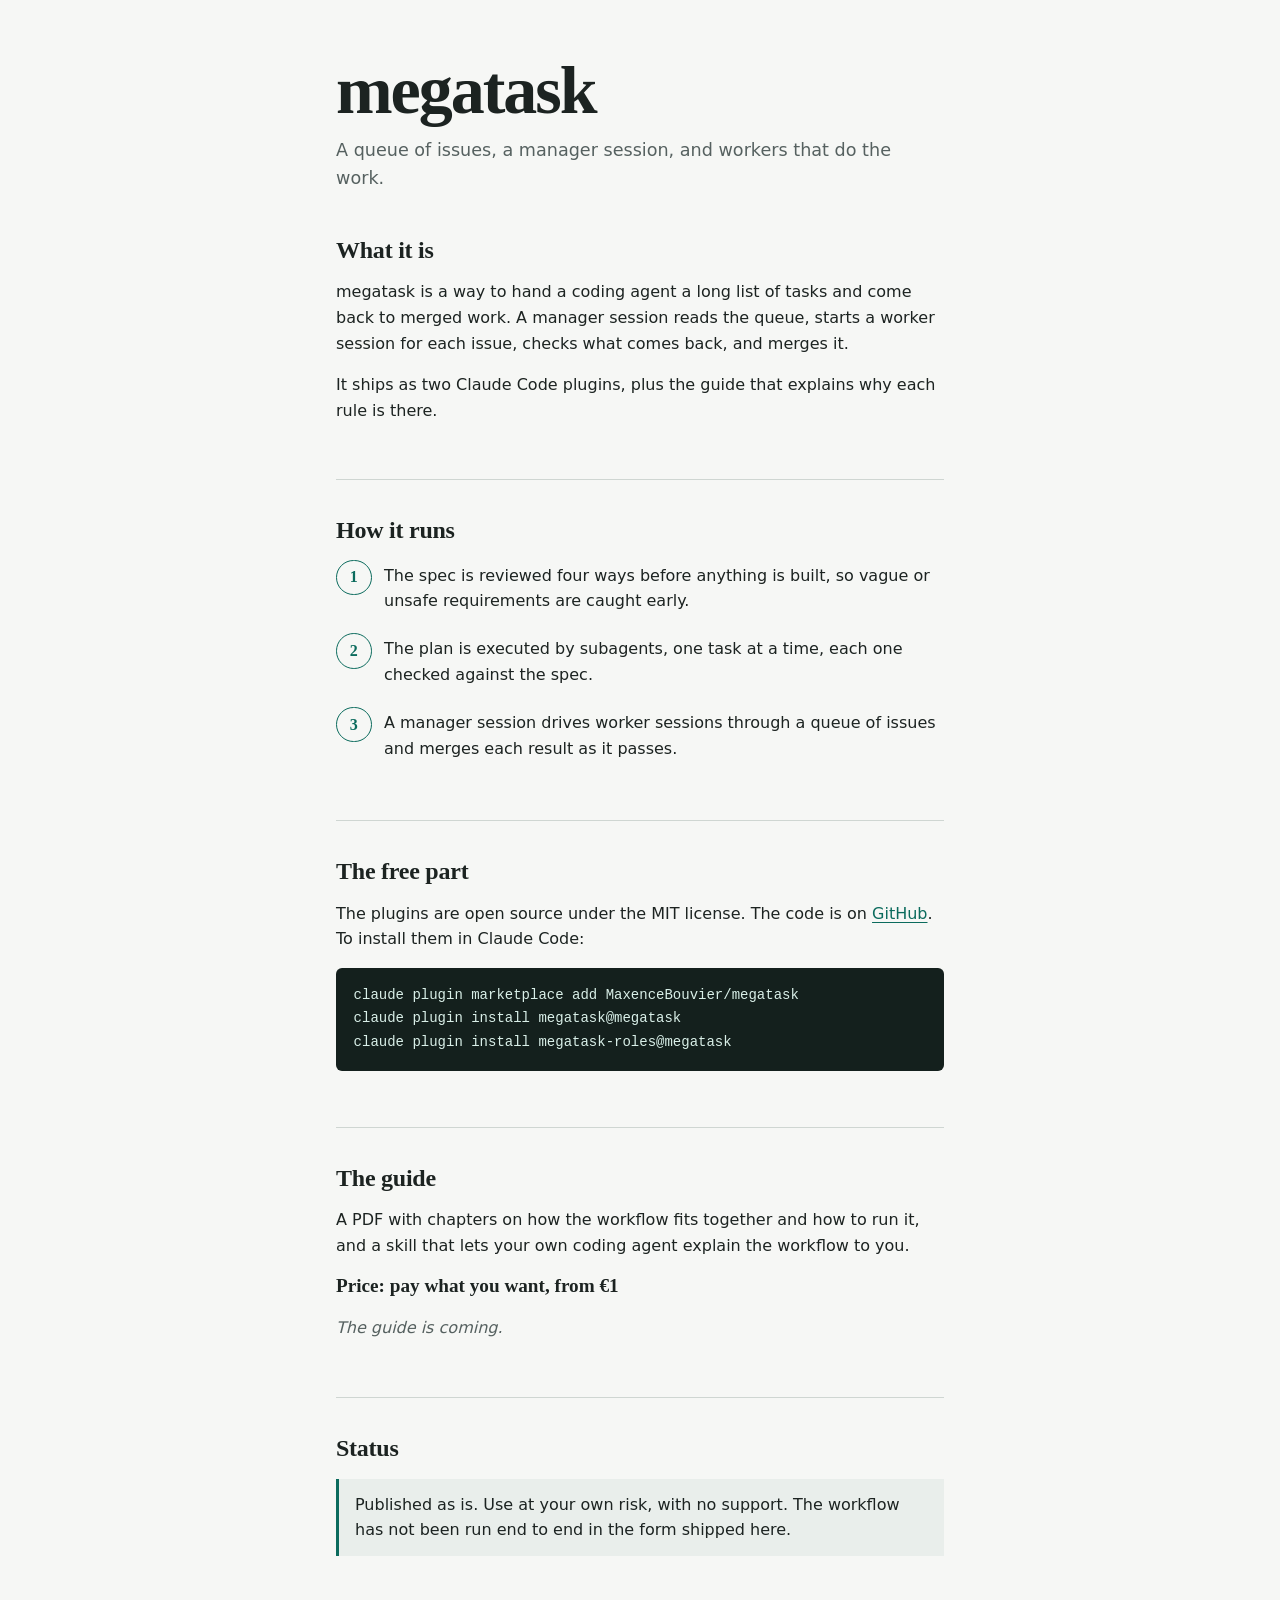
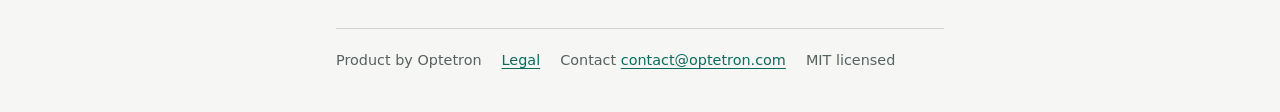
==== docs/index.html @ 1646165f "megatask: spec-driven workflow skills for Claude Code Co-Authored-By: Claude Sonnet 5.5 <noreply@ant" ====
<!doctype html>
<html lang="en">
<head>
<meta charset="utf-8">
<meta name="viewport" content="width=device-width, initial-scale=1">
<meta name="color-scheme" content="light dark">
<title>megatask</title>
<meta name="description" content="megatask is a workflow for running a long queue of coding tasks with agent sessions, and a set of Claude Code plugins that implement it.">
<link rel="stylesheet" href="style.css">
</head>
<body>
<header class="masthead">
<h1>megatask</h1>
<p>A queue of issues, a manager session, and workers that do the work.</p>
</header>
<main>
<section id="what">
<h2>What it is</h2>
<p>megatask is a way to hand a coding agent a long list of tasks and come back to merged work. A manager session reads the queue, starts a worker session for each issue, checks what comes back, and merges it.</p>
<p>It ships as two Claude Code plugins, plus the guide that explains why each rule is there.</p>
</section>
<section id="how">
<h2>How it runs</h2>
<ol class="steps">
<li>The spec is reviewed four ways before anything is built, so vague or unsafe requirements are caught early.</li>
<li>The plan is executed by subagents, one task at a time, each one checked against the spec.</li>
<li>A manager session drives worker sessions through a queue of issues and merges each result as it passes.</li>
</ol>
</section>
<section id="free">
<h2>The free part</h2>
<p>The plugins are open source under the MIT license. The code is on <a href="https://github.com/MaxenceBouvier/megatask">GitHub</a>. To install them in Claude Code:</p>
<pre><code>claude plugin marketplace add MaxenceBouvier/megatask
claude plugin install megatask@megatask
claude plugin install megatask-roles@megatask</code></pre>
</section>
<section id="guide" data-state="before-payment">
<h2>The guide</h2>
<p>A PDF with chapters on how the workflow fits together and how to run it, and a skill that lets your own coding agent explain the workflow to you.</p>
<p class="price">Price: pay what you want, from €1</p>
<p class="soon">The guide is coming.</p>
</section>
<section id="status">
<h2>Status</h2>
<p class="note">Published as is. Use at your own risk, with no support. The workflow has not been run end to end in the form shipped here.</p>
</section>
</main>
<footer id="footer">
<p><span>Product by Optetron</span> <a href="legal.html">Legal</a> <span>Contact <a href="mailto:contact@optetron.com">contact@optetron.com</a></span> <span>MIT licensed</span></p>
</footer>
</body>
</html>
---- docs/style.css ----
:root {
  --bg: #f6f7f5;
  --fg: #1c2321;
  --muted: #566160;
  --rule: #cfd6d2;
  --accent: #0b6b5d;
  --code-bg: #14201d;
  --code-fg: #d9efe8;
  --soft: #e9eeeb;
  --serif: ui-serif, "Iowan Old Style", "Palatino Linotype", Palatino, Georgia, serif;
  --sans: system-ui, -apple-system, "Segoe UI", Roboto, "Helvetica Neue", Arial, sans-serif;
  --mono: ui-monospace, SFMono-Regular, Menlo, Consolas, monospace;
}
@media (prefers-color-scheme: dark) {
  :root {
    --bg: #111715;
    --fg: #e4eae7;
    --muted: #9aa8a3;
    --rule: #2d3a36;
    --accent: #5fd0b8;
    --code-bg: #0a0f0e;
    --code-fg: #cfeee5;
    --soft: #1a2320;
  }
}
* { box-sizing: border-box; }
html { -webkit-text-size-adjust: 100%; }
body {
  margin: 0;
  background: var(--bg);
  color: var(--fg);
  font: 1rem/1.6 var(--sans);
}
main, footer, .masthead {
  max-width: 40rem;
  margin: 0 auto;
  padding-left: 16px;
  padding-right: 16px;
}
.masthead { padding-top: 3.5rem; padding-bottom: 0.5rem; }
.masthead h1 {
  font: 700 clamp(2.6rem, 11vw, 4.25rem)/1 var(--serif);
  letter-spacing: -0.03em;
  margin: 0 0 0.75rem;
}
.masthead p { margin: 0; color: var(--muted); font-size: 1.1rem; }
section { padding: 2.25rem 0 0.5rem; }
section + section { border-top: 1px solid var(--rule); margin-top: 2rem; }
h2 { font: 700 1.5rem/1.2 var(--serif); letter-spacing: -0.01em; margin: 0 0 0.9rem; }
p { margin: 0 0 1rem; }
a { color: var(--accent); text-underline-offset: 0.2em; }
a:focus-visible { outline: 3px solid var(--accent); outline-offset: 3px; border-radius: 2px; }
ol.steps { list-style: none; margin: 0; padding: 0; counter-reset: step; }
ol.steps li {
  counter-increment: step;
  position: relative;
  padding: 0.2rem 0 0.2rem 3rem;
  margin-bottom: 1rem;
}
ol.steps li::before {
  content: counter(step);
  position: absolute;
  left: 0;
  top: 0;
  width: 2.1rem;
  height: 2.1rem;
  display: grid;
  place-items: center;
  border: 1.5px solid var(--accent);
  border-radius: 50%;
  color: var(--accent);
  font: 700 1rem/1 var(--serif);
}
pre {
  max-width: 100%;
  overflow-wrap: normal;
  background: var(--code-bg);
  color: var(--code-fg);
  font: 0.875rem/1.7 var(--mono);
  padding: 1rem 1.1rem;
  margin: 1rem 0;
  border-radius: 6px;
  overflow-x: auto;
}
pre code { font: inherit; }
.note {
  background: var(--soft);
  border-left: 3px solid var(--accent);
  padding: 0.8rem 1rem;
  margin: 1rem 0;
}
.price { font: 700 1.2rem/1.3 var(--serif); }
section[data-state="before-payment"] .soon { color: var(--muted); font-style: italic; }
footer {
  margin-top: 3rem;
  padding-bottom: 2.5rem;
  color: var(--muted);
  font-size: 0.9rem;
}
footer p { margin: 0; padding-top: 1.25rem; border-top: 1px solid var(--rule); display: flex; flex-wrap: wrap; gap: 0.25rem 1.25rem; }
dl.facts { margin: 0 0 1rem; }
dl.facts dt { font-weight: 700; margin-top: 0.6rem; }
dl.facts dd { margin: 0; }
.back { display: inline-block; margin-top: 1rem; }
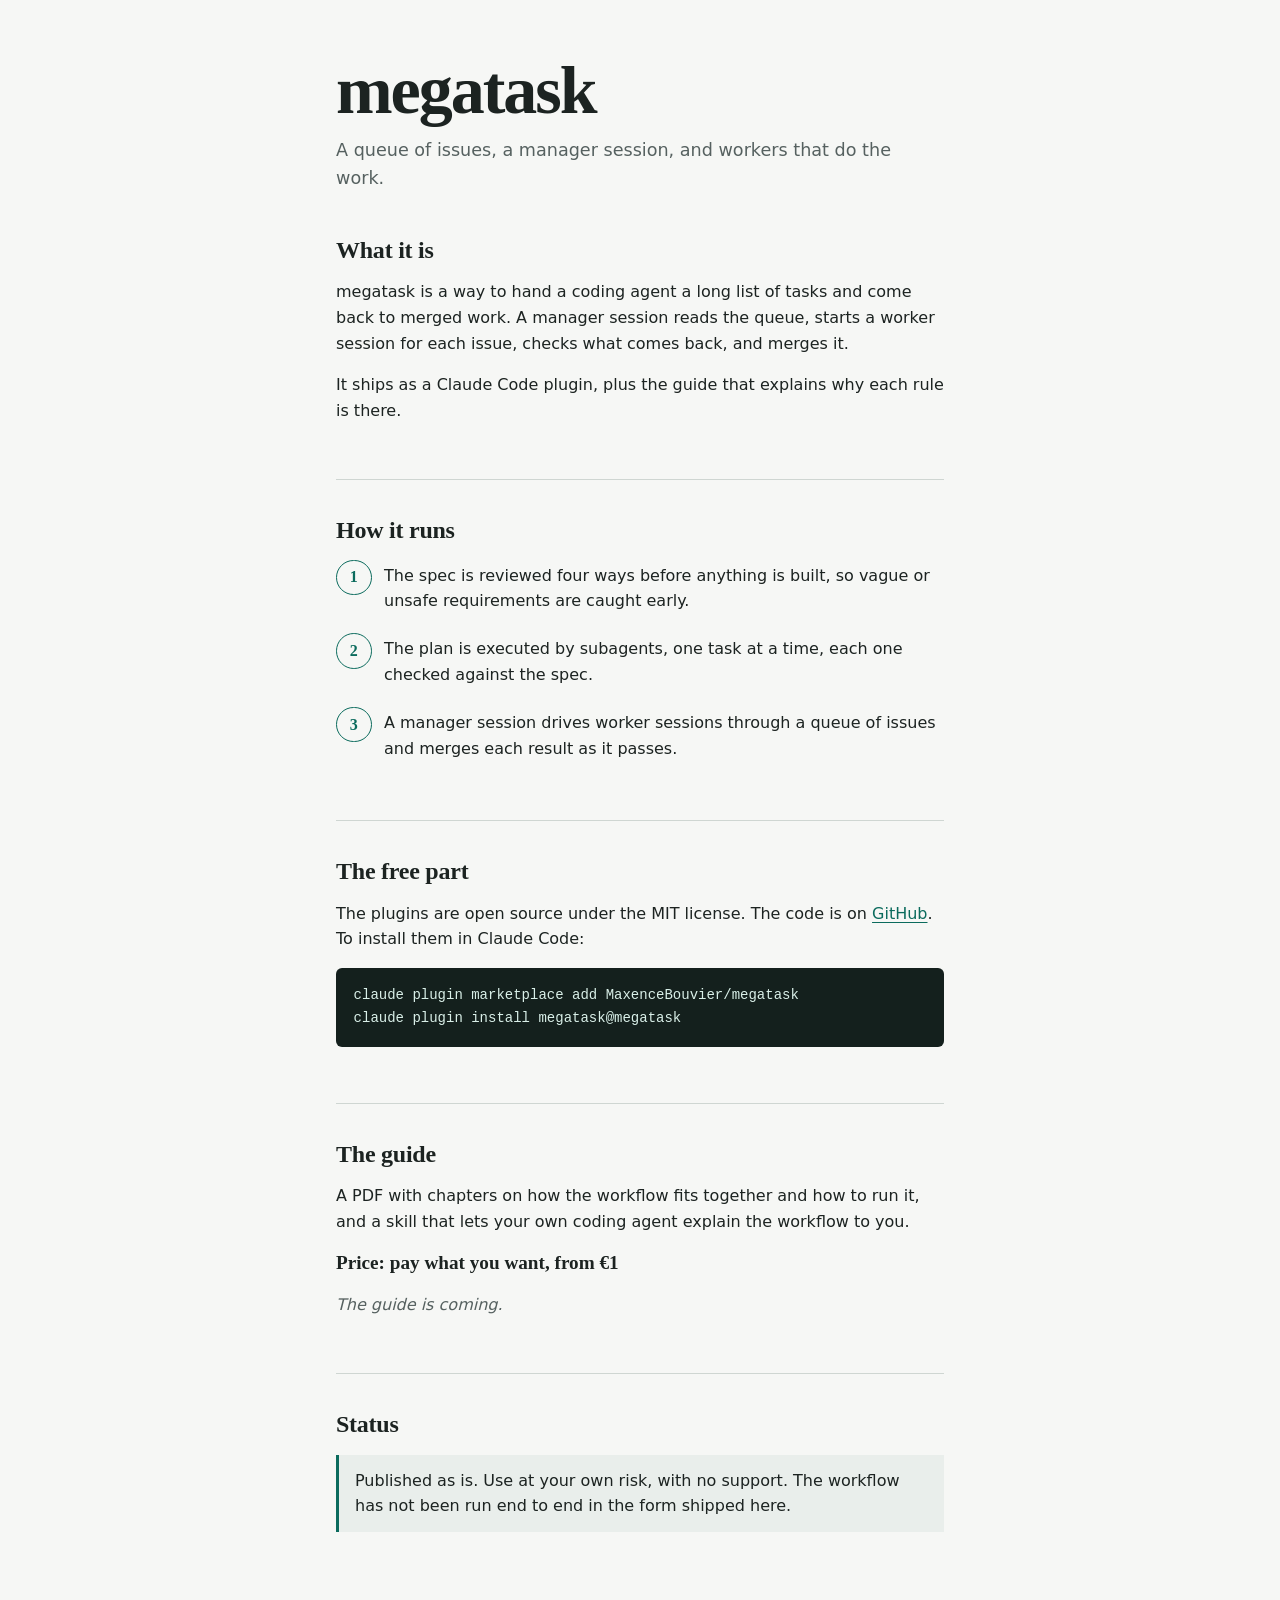
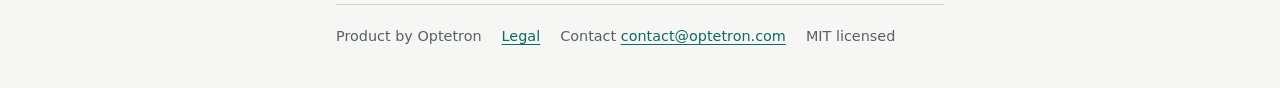
==== commit 1295251f: "Remove writing and role skills and redesign README support buttons" ====
--- a/docs/index.html
+++ b/docs/index.html
@@ -17,7 +17,7 @@
 <section id="what">
 <h2>What it is</h2>
 <p>megatask is a way to hand a coding agent a long list of tasks and come back to merged work. A manager session reads the queue, starts a worker session for each issue, checks what comes back, and merges it.</p>
-<p>It ships as two Claude Code plugins, plus the guide that explains why each rule is there.</p>
+<p>It ships as a Claude Code plugin, plus the guide that explains why each rule is there.</p>
 </section>
 <section id="how">
 <h2>How it runs</h2>
@@ -31,8 +31,7 @@
 <h2>The free part</h2>
 <p>The plugins are open source under the MIT license. The code is on <a href="https://github.com/MaxenceBouvier/megatask">GitHub</a>. To install them in Claude Code:</p>
 <pre><code>claude plugin marketplace add MaxenceBouvier/megatask
-claude plugin install megatask@megatask
-claude plugin install megatask-roles@megatask</code></pre>
+claude plugin install megatask@megatask</code></pre>
 </section>
 <section id="guide" data-state="before-payment">
 <h2>The guide</h2>
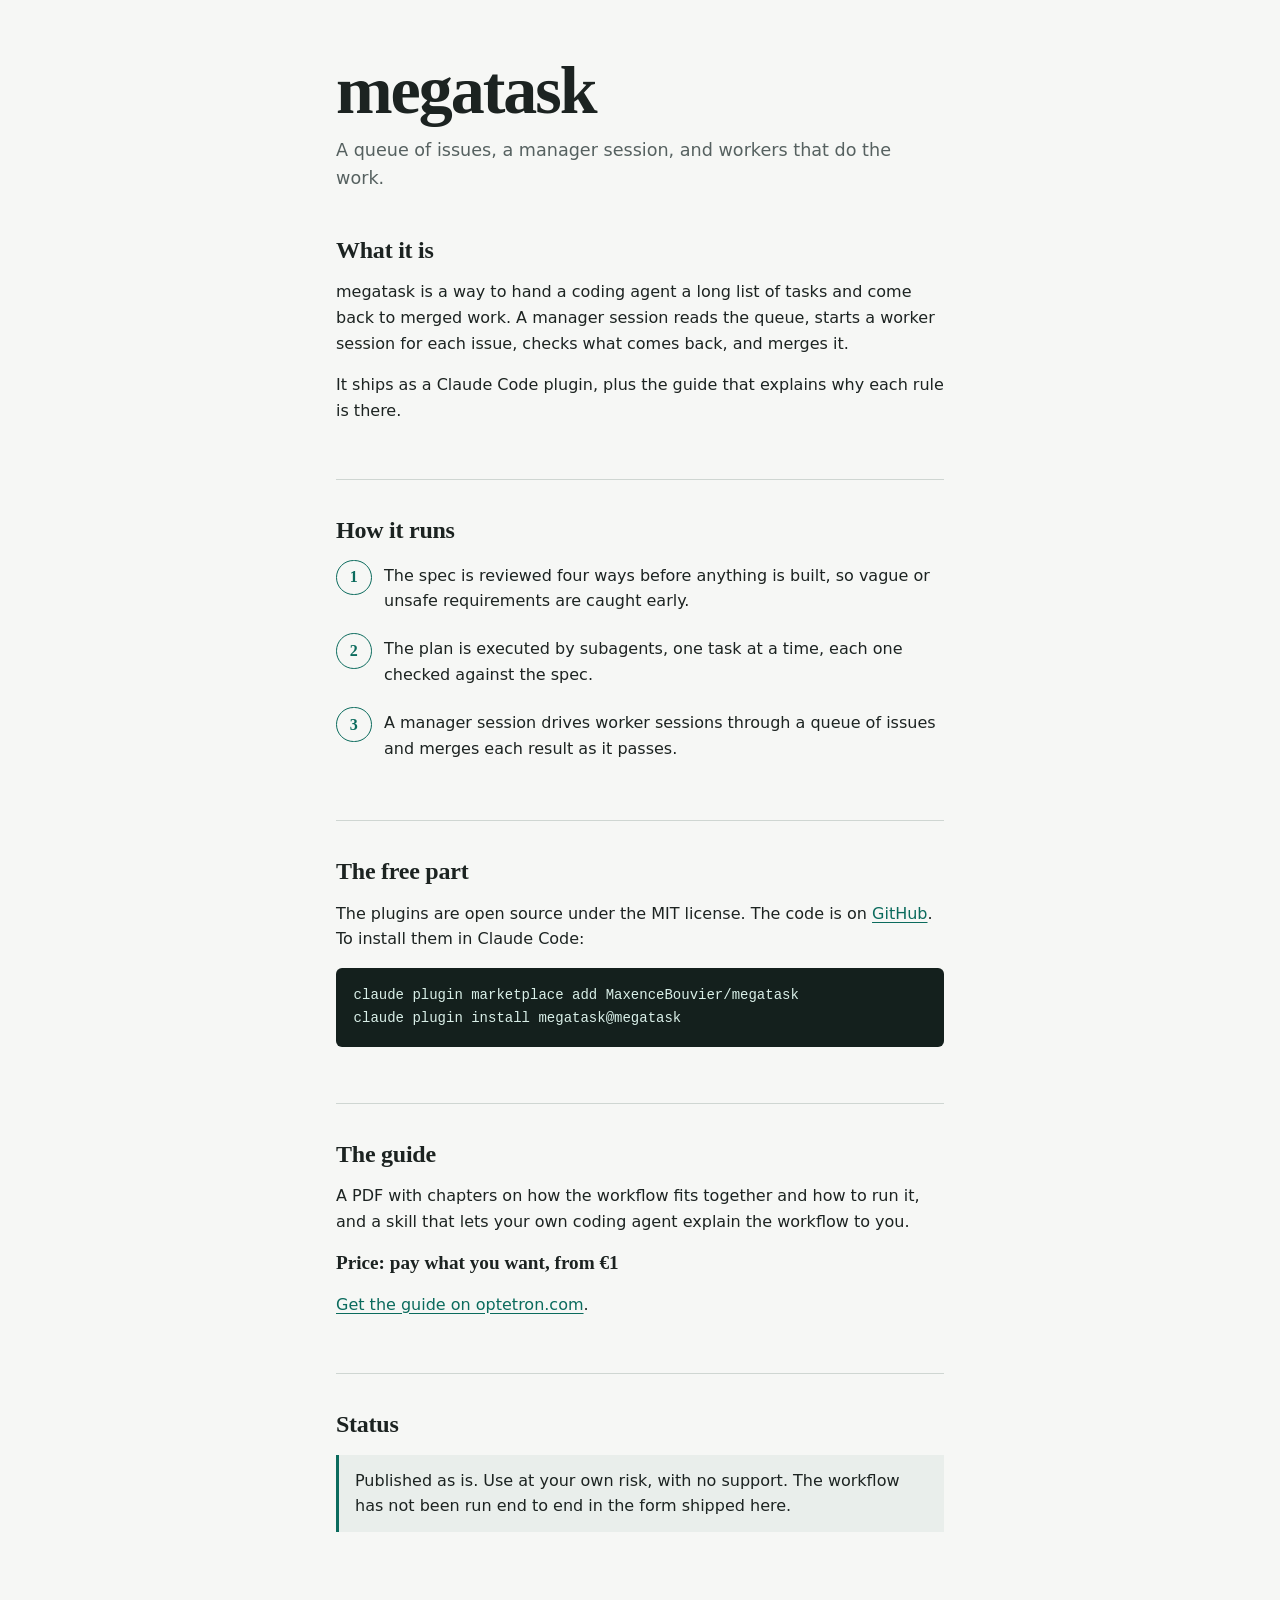
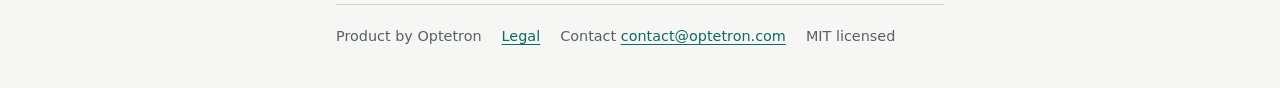
==== commit 3120f978: "Open guide sales and coffee tips now that checkout is live The README's coffee button now opens the " ====
--- a/docs/index.html
+++ b/docs/index.html
@@ -33,11 +33,11 @@
 <pre><code>claude plugin marketplace add MaxenceBouvier/megatask
 claude plugin install megatask@megatask</code></pre>
 </section>
-<section id="guide" data-state="before-payment">
+<section id="guide" data-state="on-sale">
 <h2>The guide</h2>
 <p>A PDF with chapters on how the workflow fits together and how to run it, and a skill that lets your own coding agent explain the workflow to you.</p>
 <p class="price">Price: pay what you want, from €1</p>
-<p class="soon">The guide is coming.</p>
+<p><a href="https://optetron.com/en/megatask#guide">Get the guide on optetron.com</a>.</p>
 </section>
 <section id="status">
 <h2>Status</h2>
--- a/docs/style.css
+++ b/docs/style.css
@@ -90,7 +90,6 @@
   margin: 1rem 0;
 }
 .price { font: 700 1.2rem/1.3 var(--serif); }
-section[data-state="before-payment"] .soon { color: var(--muted); font-style: italic; }
 footer {
   margin-top: 3rem;
   padding-bottom: 2.5rem;
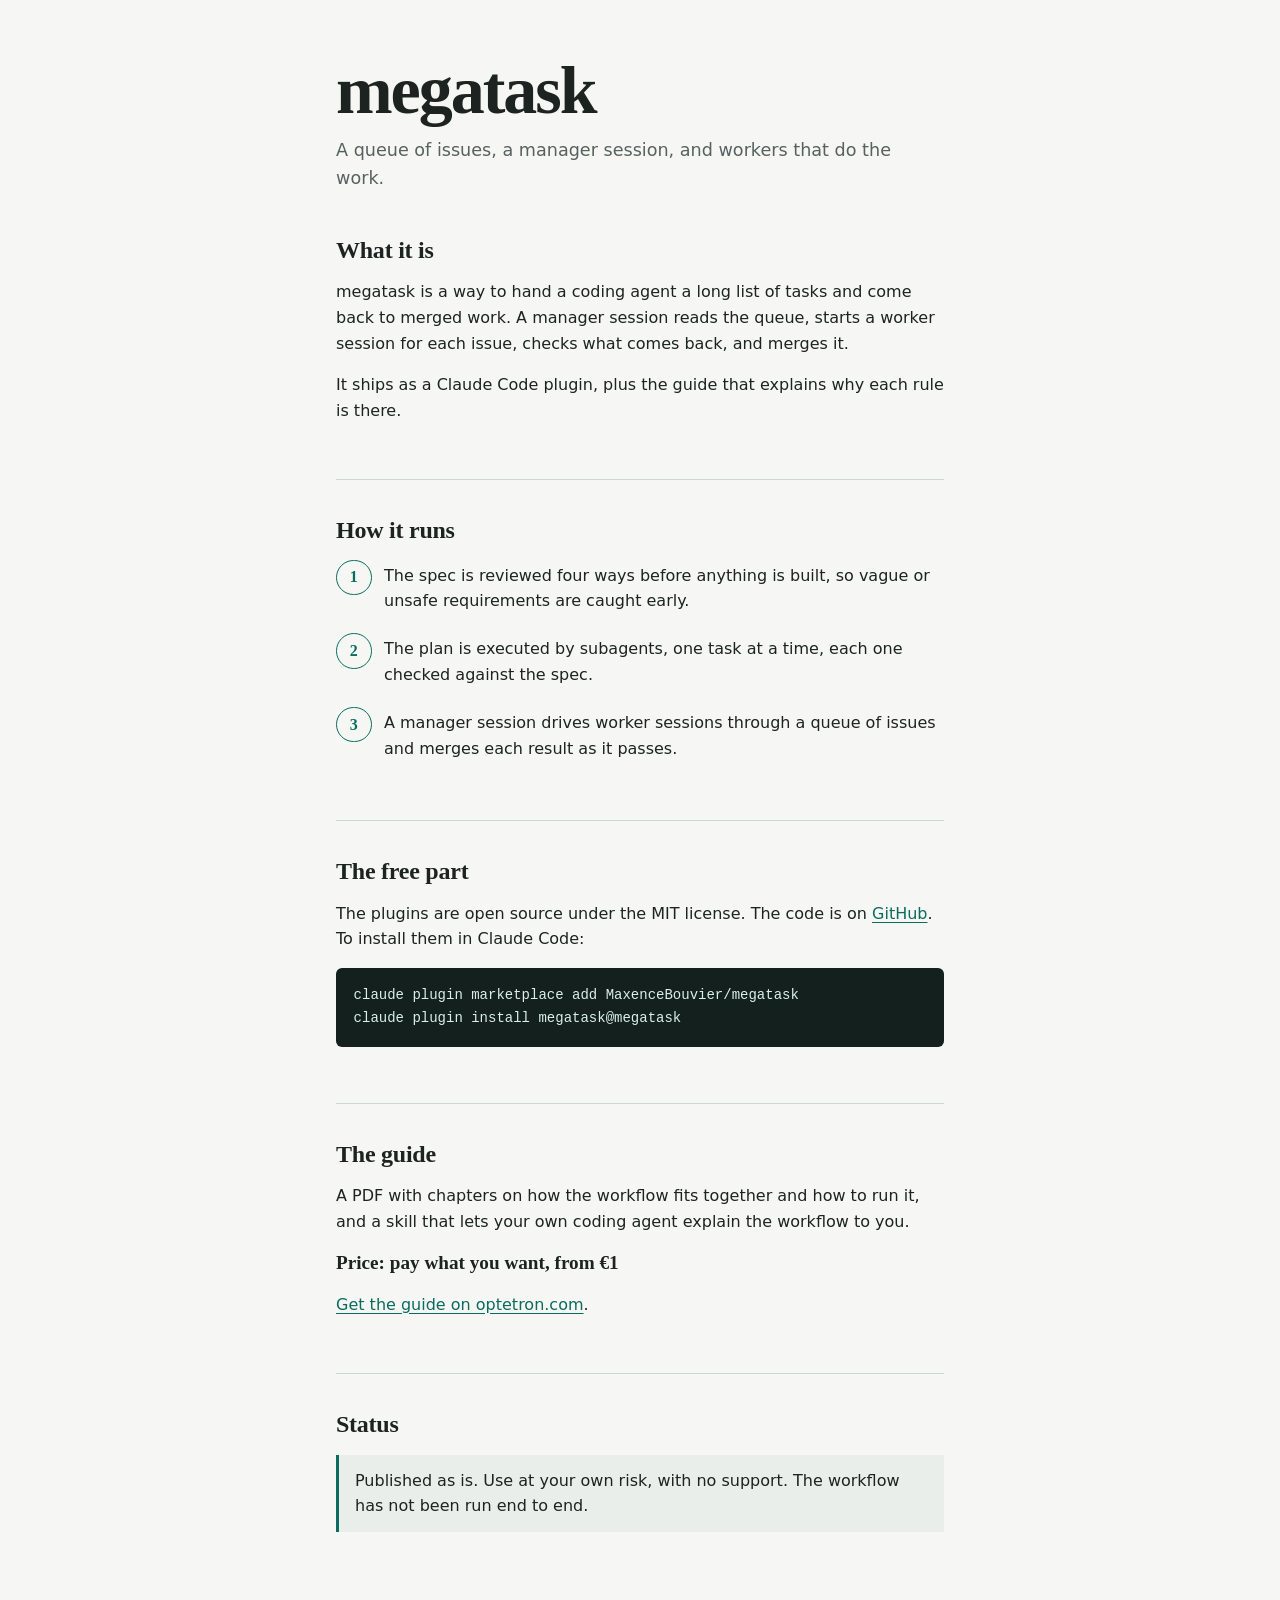
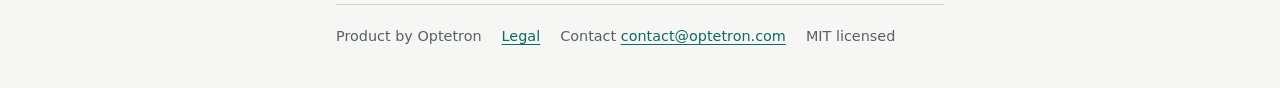
==== commit 3d86c8e4: "Redesign the README and drop wording about earlier versions Add an animated tmux status-bar header, " ====
--- a/docs/index.html
+++ b/docs/index.html
@@ -41,7 +41,7 @@
 </section>
 <section id="status">
 <h2>Status</h2>
-<p class="note">Published as is. Use at your own risk, with no support. The workflow has not been run end to end in the form shipped here.</p>
+<p class="note">Published as is. Use at your own risk, with no support. The workflow has not been run end to end.</p>
 </section>
 </main>
 <footer id="footer">
